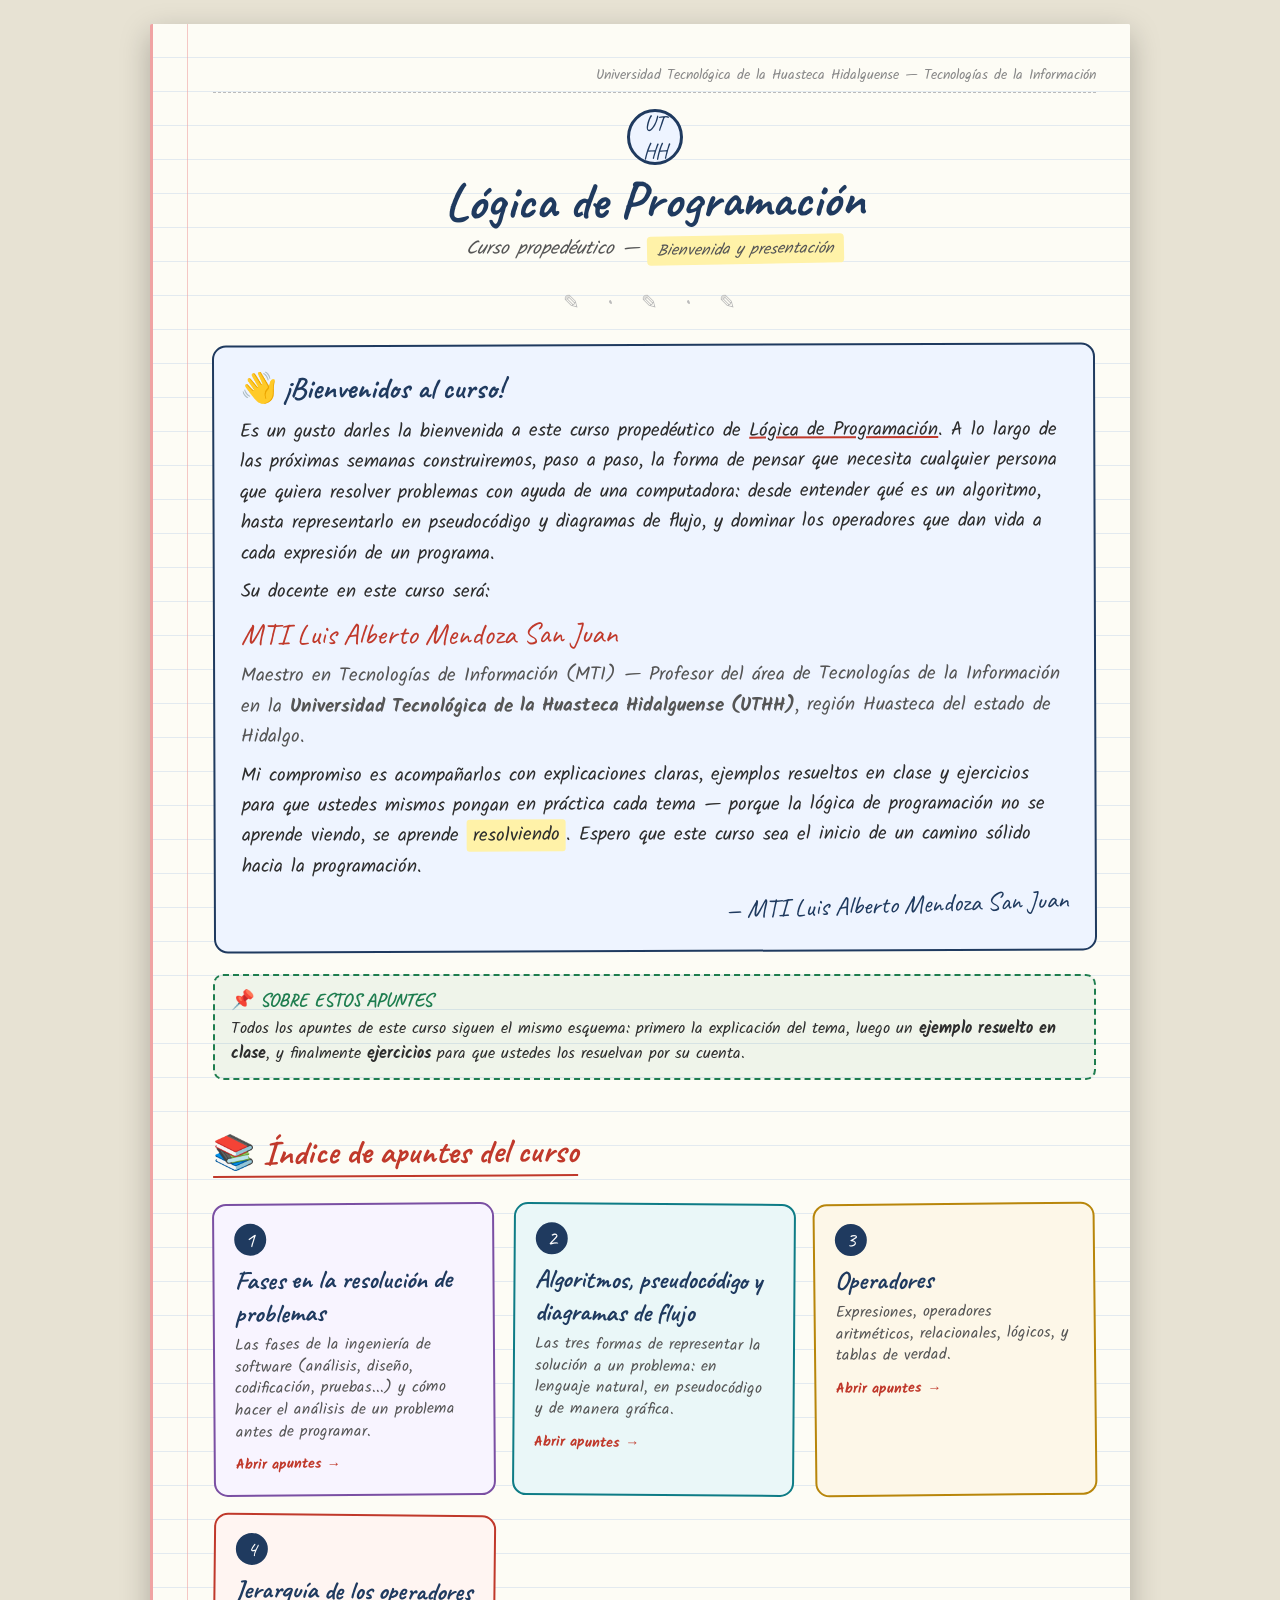
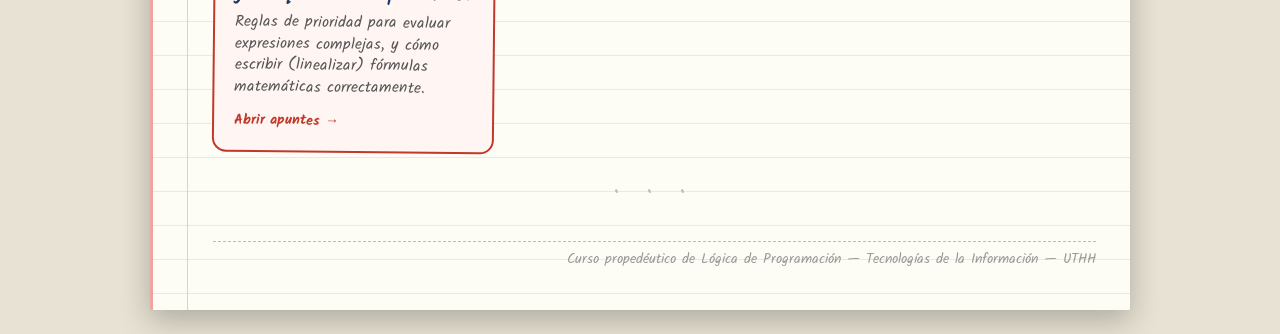
==== index.html @ a46202a0 "first commit" ====
<!DOCTYPE html>
<html lang="es">
<head>
<meta charset="UTF-8">
<title>Lógica de Programación — Curso propedéutico</title>
<style>
@import url('https://fonts.googleapis.com/css2?family=Kalam:wght@300;400;700&family=Caveat:wght@500;700&display=swap');

:root{
  --paper:#fdfcf5;
  --line:#c9d8ea;
  --margin-line:#f0a3a3;
  --ink:#1f3a5f;
  --ink2:#2d2d2d;
  --accent:#c0392b;
  --accent2:#1e7d4f;
  --accent3:#7a4fa3;
  --accent4:#0e7c86;
  --accent5:#b8860b;
  --highlight:#fff2a8;
}
*{box-sizing:border-box;}
body{
  margin:0; background:#e7e2d3; font-family:'Kalam', cursive;
  color:var(--ink2); padding:24px 8px;
}
.notebook{
  max-width:980px; margin:0 auto;
  background:repeating-linear-gradient(var(--paper),var(--paper) 33px,var(--line) 34px);
  background-color:var(--paper);
  border-left:3px solid var(--margin-line);
  padding:40px 34px 40px 60px; border-radius:2px;
  box-shadow:0 10px 30px rgba(0,0,0,.25); position:relative;
}
.notebook::before{
  content:""; position:absolute; left:34px; top:0; bottom:0; width:1px;
  background:var(--margin-line); opacity:.6;
}
.header{
  font-size:14px; color:#888; text-align:right;
  border-bottom:1px dashed #bbb; padding-bottom:6px; margin-bottom:16px;
}

/* Hero / portada */
.hero{ text-align:center; margin-bottom:8px; }
.crest-row{
  display:flex; justify-content:center; align-items:center; gap:18px; margin-bottom:8px;
}
.crest{
  width:56px; height:56px; border-radius:50%; border:3px solid var(--ink);
  display:flex; align-items:center; justify-content:center; font-family:'Caveat',cursive;
  font-size:22px; color:var(--ink); background:#eef4ff;
}
h1{
  font-family:'Caveat', cursive; font-size:52px; color:var(--ink);
  margin:6px 0 0 0; transform:rotate(-0.5deg); line-height:1.05;
}
.subtitle{
  font-size:19px; color:#555; margin:6px 0 4px 0; font-style:italic;
}
.tag{ display:inline-block; background:var(--highlight); padding:2px 10px; border-radius:4px; transform:rotate(-1deg); font-size:16px; }

.doodle-divider{ text-align:center; color:#bbb; font-size:20px; letter-spacing:10px; margin:24px 0; }

/* Presentación del docente */
.presentacion{
  border:2px solid var(--ink);
  border-radius:14px;
  padding:22px 26px;
  margin:22px 0;
  background:#eef4ff;
  transform:rotate(-0.2deg);
  position:relative;
}
.presentacion h2{
  font-family:'Caveat', cursive; font-size:30px; color:var(--ink); margin:0 0 10px 0;
}
.presentacion p{ font-size:19px; line-height:1.6; margin:8px 0; }
.docente-nombre{
  font-family:'Caveat', cursive; font-size:30px; color:var(--accent); display:block; margin-top:4px;
}
.docente-detalle{ font-size:16px; color:#555; }
.firma{
  text-align:right; font-family:'Caveat',cursive; font-size:26px; color:var(--ink);
  margin-top:14px; transform:rotate(-1.5deg);
}

.bienvenida{
  font-size:19px; line-height:1.65; margin:18px 0;
}
.underline{ text-decoration:underline; text-decoration-color:var(--accent); text-decoration-thickness:2px; }
.callout-yellow{ background:var(--highlight); padding:1px 6px; border-radius:3px; }

.note-box{
  border:2px dashed var(--accent2); border-radius:10px; padding:12px 16px;
  margin:16px 0; background:rgba(30,125,79,0.06); position:relative;
}
.note-box::before{
  content:"📌 SOBRE ESTOS APUNTES"; font-family:'Caveat',cursive; font-weight:700;
  color:var(--accent2); font-size:19px; display:block; margin-bottom:4px;
}

/* Índice de temas */
h2.section-title{
  font-family:'Caveat', cursive; font-size:34px; color:var(--accent);
  border-bottom:2px solid var(--accent); display:inline-block; padding-bottom:2px;
  margin-top:34px; margin-bottom:16px; transform:rotate(-0.3deg);
}

.cards{
  display:grid;
  grid-template-columns:repeat(auto-fit, minmax(260px, 1fr));
  gap:18px;
  margin:10px 0 6px 0;
}
.card{
  display:block; text-decoration:none; color:inherit;
  border:2px solid var(--accent3); border-radius:14px; padding:18px 20px;
  background:#f8f4ff; transition:transform .15s ease, box-shadow .15s ease;
  transform:rotate(-0.4deg);
}
.card:nth-child(2n){ transform:rotate(0.4deg); border-color:var(--accent4); background:#eaf7f8; }
.card:nth-child(3n){ transform:rotate(-0.6deg); border-color:var(--accent5); background:#fdf7e8; }
.card:nth-child(4n){ transform:rotate(0.6deg); border-color:var(--accent); background:#fff5f2; }
.card:hover{ transform:scale(1.02) rotate(0deg); box-shadow:0 6px 16px rgba(0,0,0,.15); }

.card .num{
  display:inline-block; font-family:'Caveat',cursive; font-size:22px;
  background:var(--ink); color:#fff; border-radius:50%; width:32px; height:32px;
  text-align:center; line-height:32px; margin-bottom:8px;
}
.card h3{
  font-family:'Caveat', cursive; font-size:26px; margin:0 0 6px 0; color:var(--ink);
}
.card p{ font-size:15.5px; color:#555; margin:0; line-height:1.4; }
.card .goto{
  display:inline-block; margin-top:10px; font-size:14px; color:var(--accent);
  font-weight:700;
}

.footer{
  margin-top:32px; text-align:right; font-size:14px; color:#999;
  border-top:1px dashed #bbb; padding-top:6px;
}
</style>
</head>
<body>
<div class="notebook">

  <div class="header">Universidad Tecnológica de la Huasteca Hidalguense — Tecnologías de la Información</div>

  <div class="hero">
    <div class="crest-row">
      <div class="crest">UT<br>HH</div>
    </div>
    <h1>Lógica de Programación</h1>
    <div class="subtitle">Curso propedéutico — <span class="tag">Bienvenida y presentación</span></div>
  </div>

  <div class="doodle-divider">✎ • ✎ • ✎</div>

  <div class="presentacion">
    <h2>👋 ¡Bienvenidos al curso!</h2>
    <p class="bienvenida">
      Es un gusto darles la bienvenida a este curso propedéutico de <span class="underline">Lógica de
      Programación</span>. A lo largo de las próximas semanas construiremos, paso a paso, la forma
      de pensar que necesita cualquier persona que quiera resolver problemas con ayuda de una
      computadora: desde entender qué es un algoritmo, hasta representarlo en pseudocódigo y
      diagramas de flujo, y dominar los operadores que dan vida a cada expresión de un programa.
    </p>
    <p>Su docente en este curso será:</p>
    <span class="docente-nombre">MTI Luis Alberto Mendoza San Juan</span>
    <p class="docente-detalle">
      Maestro en Tecnologías de Información (MTI) — Profesor del área de Tecnologías de la
      Información en la <strong>Universidad Tecnológica de la Huasteca Hidalguense (UTHH)</strong>,
      región Huasteca del estado de Hidalgo.
    </p>
    <p class="bienvenida">
      Mi compromiso es acompañarlos con explicaciones claras, ejemplos resueltos en clase y
      ejercicios para que ustedes mismos pongan en práctica cada tema — porque la lógica de
      programación no se aprende viendo, se aprende <span class="callout-yellow">resolviendo</span>.
      Espero que este curso sea el inicio de un camino sólido hacia la programación.
    </p>
    <div class="firma">— MTI Luis Alberto Mendoza San Juan</div>
  </div>

  <div class="note-box">
    Todos los apuntes de este curso siguen el mismo esquema: primero la explicación del tema,
    luego un <strong>ejemplo resuelto en clase</strong>, y finalmente <strong>ejercicios</strong>
    para que ustedes los resuelvan por su cuenta.
  </div>

  <h2 class="section-title">📚 Índice de apuntes del curso</h2>

  <div class="cards">
    <a class="card" href="./fases_resolucion_problemas_apuntes.html">
      <span class="num">1</span>
      <h3>Fases en la resolución de problemas</h3>
      <p>Las fases de la ingeniería de software (análisis, diseño, codificación, pruebas...)
      y cómo hacer el análisis de un problema antes de programar.</p>
      <span class="goto">Abrir apuntes →</span>
    </a>

    <a class="card" href="./algoritmos_pseudocodigo_diagramas_apuntes.html">
      <span class="num">2</span>
      <h3>Algoritmos, pseudocódigo y diagramas de flujo</h3>
      <p>Las tres formas de representar la solución a un problema: en lenguaje natural,
      en pseudocódigo y de manera gráfica.</p>
      <span class="goto">Abrir apuntes →</span>
    </a>

    <a class="card" href="./operadores_apuntes.html">
      <span class="num">3</span>
      <h3>Operadores</h3>
      <p>Expresiones, operadores aritméticos, relacionales, lógicos, y tablas de verdad.</p>
      <span class="goto">Abrir apuntes →</span>
    </a>

    <a class="card" href="./jerarquia_operadores_apuntes.html">
      <span class="num">4</span>
      <h3>Jerarquía de los operadores</h3>
      <p>Reglas de prioridad para evaluar expresiones complejas, y cómo escribir (linealizar)
      fórmulas matemáticas correctamente.</p>
      <span class="goto">Abrir apuntes →</span>
    </a>
  </div>

  <div class="doodle-divider">• • •</div>

  <div class="footer">Curso propedéutico de Lógica de Programación — Tecnologías de la Información — UTHH</div>

</div>
</body>
</html>
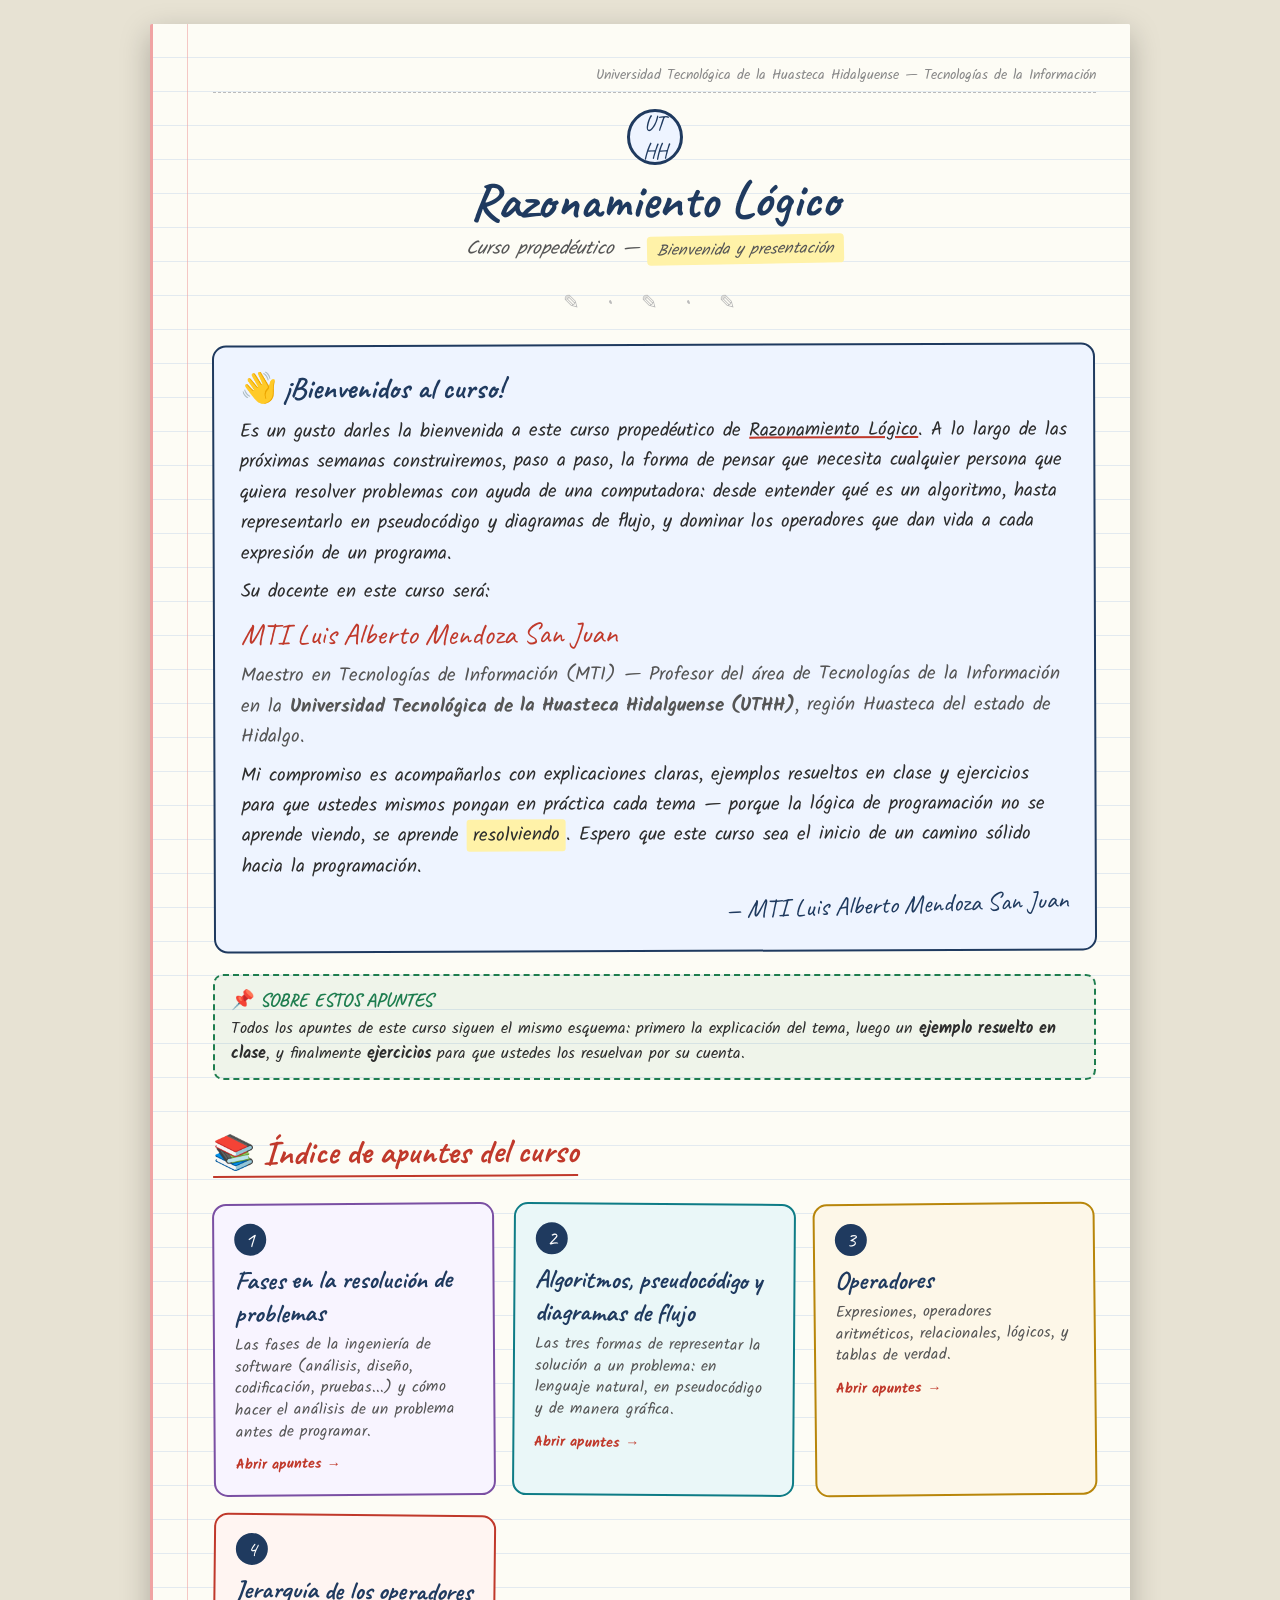
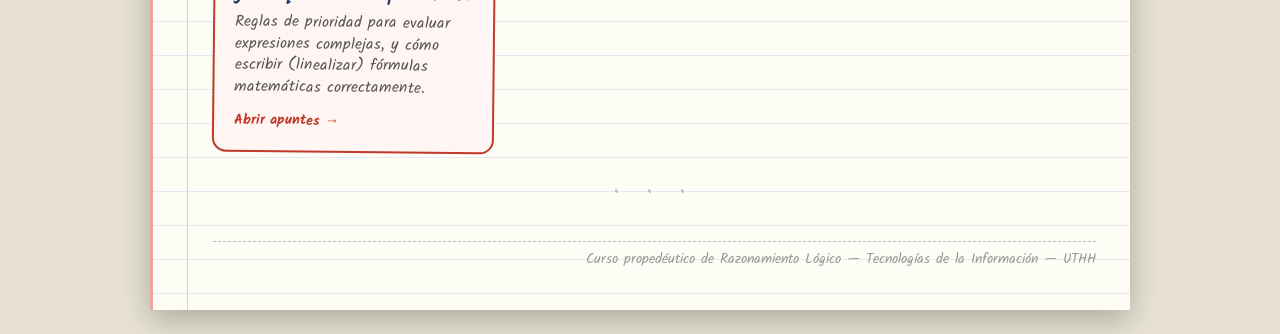
==== commit cb406eca: "feat: add interactive exercises for operator hierarchy and operators and update course material inde" ====
--- a/index.html
+++ b/index.html
@@ -2,7 +2,7 @@
 <html lang="es">
 <head>
 <meta charset="UTF-8">
-<title>Lógica de Programación — Curso propedéutico</title>
+<title>Razonamiento Lógico — Curso propedéutico</title>
 <style>
 @import url('https://fonts.googleapis.com/css2?family=Kalam:wght@300;400;700&family=Caveat:wght@500;700&display=swap');
 
@@ -153,7 +153,7 @@
     <div class="crest-row">
       <div class="crest">UT<br>HH</div>
     </div>
-    <h1>Lógica de Programación</h1>
+    <h1>Razonamiento Lógico</h1>
     <div class="subtitle">Curso propedéutico — <span class="tag">Bienvenida y presentación</span></div>
   </div>
 
@@ -162,8 +162,8 @@
   <div class="presentacion">
     <h2>👋 ¡Bienvenidos al curso!</h2>
     <p class="bienvenida">
-      Es un gusto darles la bienvenida a este curso propedéutico de <span class="underline">Lógica de
-      Programación</span>. A lo largo de las próximas semanas construiremos, paso a paso, la forma
+      Es un gusto darles la bienvenida a este curso propedéutico de <span class="underline">Razonamiento
+      Lógico</span>. A lo largo de las próximas semanas construiremos, paso a paso, la forma
       de pensar que necesita cualquier persona que quiera resolver problemas con ayuda de una
       computadora: desde entender qué es un algoritmo, hasta representarlo en pseudocódigo y
       diagramas de flujo, y dominar los operadores que dan vida a cada expresión de un programa.
@@ -227,7 +227,7 @@
 
   <div class="doodle-divider">• • •</div>
 
-  <div class="footer">Curso propedéutico de Lógica de Programación — Tecnologías de la Información — UTHH</div>
+  <div class="footer">Curso propedéutico de Razonamiento Lógico — Tecnologías de la Información — UTHH</div>
 
 </div>
 </body>
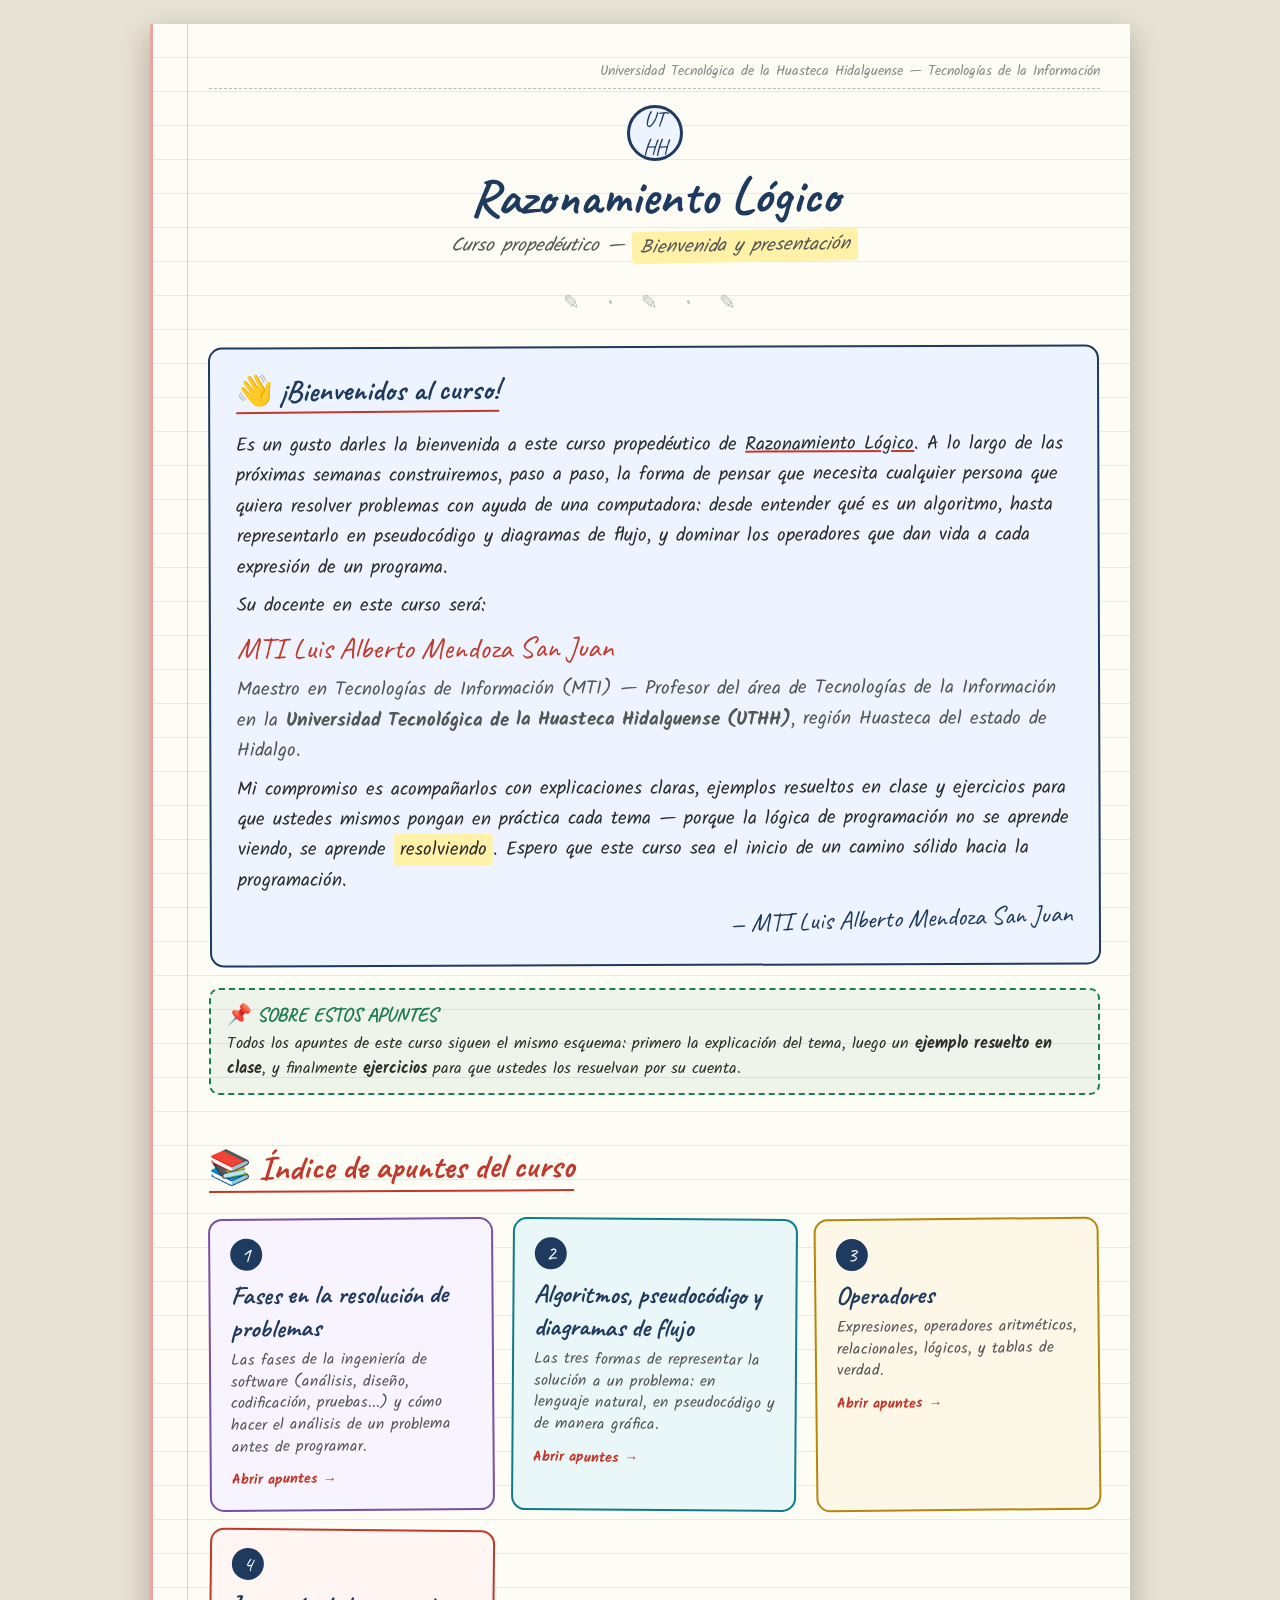
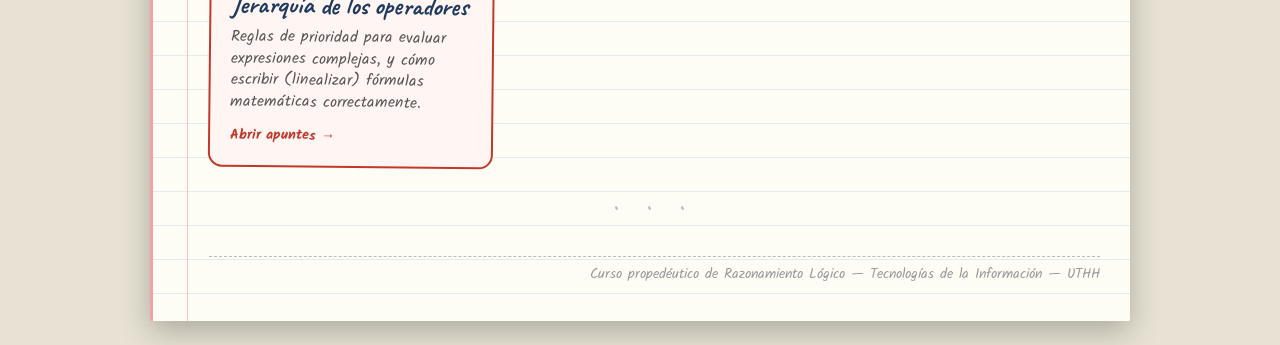
==== commit 58c53a03: "feat: implement styling components and operator evaluation logic for course materials" ====
--- a/index.html
+++ b/index.html
@@ -3,149 +3,11 @@
 <head>
 <meta charset="UTF-8">
 <title>Razonamiento Lógico — Curso propedéutico</title>
-<style>
-@import url('https://fonts.googleapis.com/css2?family=Kalam:wght@300;400;700&family=Caveat:wght@500;700&display=swap');
-
-:root{
-  --paper:#fdfcf5;
-  --line:#c9d8ea;
-  --margin-line:#f0a3a3;
-  --ink:#1f3a5f;
-  --ink2:#2d2d2d;
-  --accent:#c0392b;
-  --accent2:#1e7d4f;
-  --accent3:#7a4fa3;
-  --accent4:#0e7c86;
-  --accent5:#b8860b;
-  --highlight:#fff2a8;
-}
-*{box-sizing:border-box;}
-body{
-  margin:0; background:#e7e2d3; font-family:'Kalam', cursive;
-  color:var(--ink2); padding:24px 8px;
-}
-.notebook{
-  max-width:980px; margin:0 auto;
-  background:repeating-linear-gradient(var(--paper),var(--paper) 33px,var(--line) 34px);
-  background-color:var(--paper);
-  border-left:3px solid var(--margin-line);
-  padding:40px 34px 40px 60px; border-radius:2px;
-  box-shadow:0 10px 30px rgba(0,0,0,.25); position:relative;
-}
-.notebook::before{
-  content:""; position:absolute; left:34px; top:0; bottom:0; width:1px;
-  background:var(--margin-line); opacity:.6;
-}
-.header{
-  font-size:14px; color:#888; text-align:right;
-  border-bottom:1px dashed #bbb; padding-bottom:6px; margin-bottom:16px;
-}
-
-/* Hero / portada */
-.hero{ text-align:center; margin-bottom:8px; }
-.crest-row{
-  display:flex; justify-content:center; align-items:center; gap:18px; margin-bottom:8px;
-}
-.crest{
-  width:56px; height:56px; border-radius:50%; border:3px solid var(--ink);
-  display:flex; align-items:center; justify-content:center; font-family:'Caveat',cursive;
-  font-size:22px; color:var(--ink); background:#eef4ff;
-}
-h1{
-  font-family:'Caveat', cursive; font-size:52px; color:var(--ink);
-  margin:6px 0 0 0; transform:rotate(-0.5deg); line-height:1.05;
-}
-.subtitle{
-  font-size:19px; color:#555; margin:6px 0 4px 0; font-style:italic;
-}
-.tag{ display:inline-block; background:var(--highlight); padding:2px 10px; border-radius:4px; transform:rotate(-1deg); font-size:16px; }
-
-.doodle-divider{ text-align:center; color:#bbb; font-size:20px; letter-spacing:10px; margin:24px 0; }
-
-/* Presentación del docente */
-.presentacion{
-  border:2px solid var(--ink);
-  border-radius:14px;
-  padding:22px 26px;
-  margin:22px 0;
-  background:#eef4ff;
-  transform:rotate(-0.2deg);
-  position:relative;
-}
-.presentacion h2{
-  font-family:'Caveat', cursive; font-size:30px; color:var(--ink); margin:0 0 10px 0;
-}
-.presentacion p{ font-size:19px; line-height:1.6; margin:8px 0; }
-.docente-nombre{
-  font-family:'Caveat', cursive; font-size:30px; color:var(--accent); display:block; margin-top:4px;
-}
-.docente-detalle{ font-size:16px; color:#555; }
-.firma{
-  text-align:right; font-family:'Caveat',cursive; font-size:26px; color:var(--ink);
-  margin-top:14px; transform:rotate(-1.5deg);
-}
-
-.bienvenida{
-  font-size:19px; line-height:1.65; margin:18px 0;
-}
-.underline{ text-decoration:underline; text-decoration-color:var(--accent); text-decoration-thickness:2px; }
-.callout-yellow{ background:var(--highlight); padding:1px 6px; border-radius:3px; }
-
-.note-box{
-  border:2px dashed var(--accent2); border-radius:10px; padding:12px 16px;
-  margin:16px 0; background:rgba(30,125,79,0.06); position:relative;
-}
-.note-box::before{
-  content:"📌 SOBRE ESTOS APUNTES"; font-family:'Caveat',cursive; font-weight:700;
-  color:var(--accent2); font-size:19px; display:block; margin-bottom:4px;
-}
-
-/* Índice de temas */
-h2.section-title{
-  font-family:'Caveat', cursive; font-size:34px; color:var(--accent);
-  border-bottom:2px solid var(--accent); display:inline-block; padding-bottom:2px;
-  margin-top:34px; margin-bottom:16px; transform:rotate(-0.3deg);
-}
-
-.cards{
-  display:grid;
-  grid-template-columns:repeat(auto-fit, minmax(260px, 1fr));
-  gap:18px;
-  margin:10px 0 6px 0;
-}
-.card{
-  display:block; text-decoration:none; color:inherit;
-  border:2px solid var(--accent3); border-radius:14px; padding:18px 20px;
-  background:#f8f4ff; transition:transform .15s ease, box-shadow .15s ease;
-  transform:rotate(-0.4deg);
-}
-.card:nth-child(2n){ transform:rotate(0.4deg); border-color:var(--accent4); background:#eaf7f8; }
-.card:nth-child(3n){ transform:rotate(-0.6deg); border-color:var(--accent5); background:#fdf7e8; }
-.card:nth-child(4n){ transform:rotate(0.6deg); border-color:var(--accent); background:#fff5f2; }
-.card:hover{ transform:scale(1.02) rotate(0deg); box-shadow:0 6px 16px rgba(0,0,0,.15); }
-
-.card .num{
-  display:inline-block; font-family:'Caveat',cursive; font-size:22px;
-  background:var(--ink); color:#fff; border-radius:50%; width:32px; height:32px;
-  text-align:center; line-height:32px; margin-bottom:8px;
-}
-.card h3{
-  font-family:'Caveat', cursive; font-size:26px; margin:0 0 6px 0; color:var(--ink);
-}
-.card p{ font-size:15.5px; color:#555; margin:0; line-height:1.4; }
-.card .goto{
-  display:inline-block; margin-top:10px; font-size:14px; color:var(--accent);
-  font-weight:700;
-}
-
-.footer{
-  margin-top:32px; text-align:right; font-size:14px; color:#999;
-  border-top:1px dashed #bbb; padding-top:6px;
-}
-</style>
+<link rel="stylesheet" href="./css/base.css">
+<link rel="stylesheet" href="./css/componentes.css">
 </head>
 <body>
-<div class="notebook">
+<div class="notebook index">
 
   <div class="header">Universidad Tecnológica de la Huasteca Hidalguense — Tecnologías de la Información</div>
 
@@ -184,7 +46,7 @@
     <div class="firma">— MTI Luis Alberto Mendoza San Juan</div>
   </div>
 
-  <div class="note-box">
+  <div class="note-box doc-notes">
     Todos los apuntes de este curso siguen el mismo esquema: primero la explicación del tema,
     luego un <strong>ejemplo resuelto en clase</strong>, y finalmente <strong>ejercicios</strong>
     para que ustedes los resuelvan por su cuenta.
@@ -231,4 +93,4 @@
 
 </div>
 </body>
-</html>
+</html>
--- a/css/base.css
+++ b/css/base.css
@@ -0,0 +1,142 @@
+@import url('https://fonts.googleapis.com/css2?family=Kalam:wght@300;400;700&family=Caveat:wght@500;700&display=swap');
+
+:root{
+  --paper:#fdfcf5;
+  --line:#c9d8ea;
+  --margin-line:#f0a3a3;
+  --ink:#1f3a5f;
+  --ink2:#2d2d2d;
+  --accent:#c0392b;
+  --accent2:#1e7d4f;
+  --accent3:#7a4fa3;
+  --accent4:#0e7c86;
+  --accent5:#b8860b;
+  --highlight:#fff2a8;
+}
+
+*{box-sizing:border-box;}
+
+body{
+  margin:0;
+  background:#e7e2d3;
+  font-family:'Kalam', cursive;
+  color:var(--ink2);
+  padding:24px 8px;
+}
+
+.notebook{
+  max-width:920px;
+  margin:0 auto;
+  background:
+    repeating-linear-gradient(
+      var(--paper),
+      var(--paper) 33px,
+      var(--line) 34px
+    );
+  background-color:var(--paper);
+  border-left:3px solid var(--margin-line);
+  padding:36px 30px 36px 56px;
+  border-radius:2px;
+  box-shadow:0 10px 30px rgba(0,0,0,.25);
+  position:relative;
+}
+
+.notebook::before{
+  content:"";
+  position:absolute;
+  left:34px; top:0; bottom:0;
+  width:1px;
+  background:var(--margin-line);
+  opacity:.6;
+}
+
+.header{
+  font-family:'Kalam',cursive;
+  font-size:14px;
+  color:#888;
+  text-align:right;
+  border-bottom:1px dashed #bbb;
+  padding-bottom:6px;
+  margin-bottom:10px;
+}
+
+h1{
+  font-family:'Caveat', cursive;
+  font-size:42px;
+  color:var(--ink);
+  margin:6px 0 2px 0;
+  transform:rotate(-0.5deg);
+}
+
+.subtitle{
+  font-size:18px;
+  color:#555;
+  margin-bottom:20px;
+  font-style:italic;
+}
+
+.tag{
+  display:inline-block;
+  background:var(--highlight);
+  padding:1px 8px;
+  border-radius:4px;
+  transform:rotate(-1deg);
+}
+
+h2{
+  font-family:'Caveat', cursive;
+  font-size:34px;
+  color:var(--accent);
+  border-bottom:2px solid var(--accent);
+  display:inline-block;
+  padding-bottom:2px;
+  margin-top:38px;
+  margin-bottom:10px;
+  transform:rotate(-0.3deg);
+}
+
+h2.c2{ color:var(--accent3); border-color:var(--accent3); }
+h2.c3{ color:var(--accent4); border-color:var(--accent4); }
+h2.c4{ color:var(--accent5); border-color:var(--accent5); }
+h2.c5{ color:var(--accent2); border-color:var(--accent2); }
+
+h3{
+  font-family:'Caveat', cursive;
+  font-size:26px;
+  color:var(--ink);
+  margin:20px 0 6px 0;
+}
+
+p, li{
+  font-size:19px;
+  line-height:1.55;
+}
+
+.underline{
+  text-decoration:underline;
+  text-decoration-color:var(--accent);
+  text-decoration-thickness:2px;
+}
+
+.callout-yellow{
+  background:var(--highlight);
+  padding:1px 6px;
+  border-radius:3px;
+}
+
+.doodle-divider{
+  text-align:center;
+  color:#bbb;
+  font-size:20px;
+  letter-spacing:10px;
+  margin:26px 0;
+}
+
+.footer{
+  margin-top:30px;
+  text-align:right;
+  font-size:14px;
+  color:#999;
+  border-top:1px dashed #bbb;
+  padding-top:6px;
+}
--- a/css/componentes.css
+++ b/css/componentes.css
@@ -0,0 +1,352 @@
+.back-link{
+  display:inline-block;
+  font-size:15px;
+  color:var(--accent);
+  text-decoration:none;
+  border:2px solid var(--accent3);
+  border-radius:8px;
+  padding:4px 12px;
+  background:#f8f4ff;
+}
+
+.note-box{
+  border:2px dashed var(--accent2);
+  border-radius:10px;
+  padding:12px 16px;
+  margin:16px 0;
+  background:rgba(30,125,79,0.06);
+  position:relative;
+}
+.note-box::before{
+  content:"📌 IMPORTANTE";
+  font-family:'Caveat',cursive;
+  font-weight:700;
+  color:var(--accent2);
+  font-size:20px;
+  display:block;
+  margin-bottom:4px;
+}
+
+.example{
+  border:2px solid var(--accent3);
+  border-radius:12px;
+  padding:14px 18px;
+  margin:18px 0;
+  background:#f8f4ff;
+  transform:rotate(-0.2deg);
+}
+.example h3{ margin-top:0; }
+.example .badge{
+  display:inline-block;
+  background:var(--accent3);
+  color:#fff;
+  font-family:'Kalam',cursive;
+  font-size:13px;
+  padding:2px 8px;
+  border-radius:10px;
+  margin-left:8px;
+  vertical-align:middle;
+}
+
+.exercise{
+  border:2px solid var(--accent);
+  border-radius:12px;
+  padding:14px 18px;
+  margin:18px 0;
+  background:#fff5f2;
+  transform:rotate(0.3deg);
+}
+.exercise .badge{
+  display:inline-block;
+  background:var(--accent);
+  color:#fff;
+  font-family:'Kalam',cursive;
+  font-size:13px;
+  padding:2px 8px;
+  border-radius:10px;
+  margin-left:8px;
+  vertical-align:middle;
+}
+
+.checklist{ list-style:none; padding-left:0; }
+.checklist li::before{ content:"✔️ "; }
+
+.blank-note{
+  border:2px dotted #999;
+  border-radius:10px;
+  padding:10px 14px;
+  color:#777;
+  font-size:16px;
+  text-align:center;
+  margin-top:10px;
+}
+
+table.data{
+  width:100%; border-collapse:collapse; font-size:16px; margin:10px 0;
+}
+table.data th{
+  background:#eef4ff; color:var(--ink); text-align:left; padding:6px 8px;
+  border-bottom:2px solid var(--ink);
+}
+table.data td{ border-bottom:1px dashed #ccc; padding:6px 8px; }
+table.data.blank td.fill{ color:#bbb; font-style:italic; }
+
+.truth{ border-collapse:collapse; margin:10px auto; font-size:17px; }
+.truth th, .truth td{ border:1.5px solid var(--ink); padding:6px 14px; text-align:center; }
+.truth th{ background:#eaf7ee; color:var(--accent2); }
+.truth td.fill{ color:#bbb; font-style:italic; }
+
+table.priority{
+  width:100%;
+  border-collapse:collapse;
+  font-family:'Kalam',cursive;
+  font-size:16px;
+  margin:14px 0 6px 0;
+}
+table.priority th{
+  text-align:left;
+  border-bottom:2px solid var(--accent);
+  padding:5px 8px;
+  color:var(--accent);
+}
+table.priority td{
+  border-bottom:1px dashed #ccc;
+  padding:6px 8px;
+}
+table.priority tr:first-child td{ font-weight:700; }
+.priority-arrow{
+  text-align:center;
+  color:var(--accent2);
+  font-size:22px;
+  margin:4px 0 10px 0;
+}
+
+.op-elem{
+  display:flex; gap:10px; align-items:center; justify-content:center; margin:12px 0; flex-wrap:wrap;
+}
+.op-elem .box{
+  border:2px solid var(--ink); border-radius:8px; padding:8px 16px; background:#eef4ff; text-align:center;
+}
+.op-elem .box.op{ background:var(--highlight); }
+.op-elem .box.op2{ background:#eaf7ee; }
+
+table.symbols{
+  width:100%;
+  border-collapse:collapse;
+  font-family:'Kalam',cursive;
+  font-size:16px;
+  margin:14px 0 6px 0;
+}
+table.symbols th{
+  text-align:left;
+  border-bottom:2px solid var(--accent4);
+  padding:5px 8px;
+  color:var(--accent4);
+}
+table.symbols td{
+  border-bottom:1px dashed #ccc;
+  padding:6px 8px;
+  vertical-align:middle;
+}
+
+table.answer-guide{
+  width:100%;
+  border-collapse:collapse;
+  font-family:'Kalam',cursive;
+  font-size:16px;
+  margin-top:8px;
+}
+table.answer-guide td{
+  border:1px dashed #999;
+  padding:6px 8px;
+  vertical-align:top;
+}
+table.answer-guide td:first-child{
+  width:150px;
+  font-weight:700;
+  color:var(--ink);
+}
+
+.code-block{
+  background:#eef2f7;
+  border:1px solid #b9c8dc;
+  border-radius:8px;
+  padding:10px 14px;
+  font-family:'Kalam',cursive;
+  font-size:17px;
+  white-space:pre-line;
+  margin:10px 0;
+}
+
+.steps-table{
+  width:100%;
+  border-collapse:collapse;
+  font-family:'Kalam',cursive;
+  font-size:16px;
+  margin:10px 0;
+}
+.steps-table td{
+  border-bottom:1px dashed #ccc;
+  padding:5px 8px;
+  vertical-align:top;
+}
+.steps-table td.expr{ font-family:'Kalam',cursive; font-size:17px; color:var(--ink); white-space:nowrap; }
+.steps-table td.note{ color:#666; font-size:14.5px; }
+.hl{ background:var(--highlight); padding:0 3px; border-radius:3px; }
+
+.frac{
+  display:inline-flex;
+  flex-direction:column;
+  align-items:center;
+  vertical-align:middle;
+  margin:0 6px;
+  font-size:19px;
+}
+.frac .num{ padding:0 6px 3px 6px; border-bottom:2px solid var(--ink); }
+.frac .den{ padding:3px 6px 0 6px; }
+.expr-box{
+  text-align:center;
+  margin:14px 0;
+  font-size:20px;
+}
+
+.diagram-wrap{
+  text-align:center;
+  margin:10px 0 6px 0;
+}
+.diagram-wrap svg{ max-width:100%; height:auto; }
+
+.flow{
+  display:flex;
+  flex-wrap:wrap;
+  gap:8px;
+  align-items:center;
+  margin:14px 0 20px 0;
+  font-family:'Caveat',cursive;
+  font-size:21px;
+}
+.flow .step{
+  border:2px solid var(--ink);
+  border-radius:10px;
+  padding:6px 12px;
+  background:#eef4ff;
+  transform:rotate(-1deg);
+}
+.flow .step:nth-child(2n){ transform:rotate(1deg); background:#fff2e6; }
+.flow .arrow{ color:var(--accent); font-size:22px; }
+
+.qa{
+  margin:8px 0 8px 6px;
+}
+.qa .q{
+  color:var(--ink);
+  font-weight:700;
+}
+
+/* ── index.html specifics ── */
+.hero{ text-align:center; margin-bottom:8px; }
+.crest-row{
+  display:flex; justify-content:center; align-items:center; gap:18px; margin-bottom:8px;
+}
+.crest{
+  width:56px; height:56px; border-radius:50%; border:3px solid var(--ink);
+  display:flex; align-items:center; justify-content:center; font-family:'Caveat',cursive;
+  font-size:22px; color:var(--ink); background:#eef4ff;
+}
+.hero h1{
+  font-size:52px;
+  margin:6px 0 0 0;
+  line-height:1.05;
+}
+.hero .subtitle{
+  font-size:19px;
+  color:#555;
+  margin:6px 0 4px 0;
+}
+
+.presentacion{
+  border:2px solid var(--ink);
+  border-radius:14px;
+  padding:22px 26px;
+  margin:22px 0;
+  background:#eef4ff;
+  transform:rotate(-0.2deg);
+  position:relative;
+}
+.presentacion h2{
+  font-family:'Caveat', cursive; font-size:30px; color:var(--ink); margin:0 0 10px 0;
+}
+.presentacion p{ font-size:19px; line-height:1.6; margin:8px 0; }
+.docente-nombre{
+  font-family:'Caveat', cursive; font-size:30px; color:var(--accent); display:block; margin-top:4px;
+}
+.docente-detalle{ font-size:16px; color:#555; }
+.firma{
+  text-align:right; font-family:'Caveat',cursive; font-size:26px; color:var(--ink);
+  margin-top:14px; transform:rotate(-1.5deg);
+}
+.bienvenida{
+  font-size:19px; line-height:1.65; margin:18px 0;
+}
+
+h2.section-title{
+  font-family:'Caveat', cursive; font-size:34px; color:var(--accent);
+  border-bottom:2px solid var(--accent); display:inline-block; padding-bottom:2px;
+  margin-top:34px; margin-bottom:16px; transform:rotate(-0.3deg);
+}
+
+.cards{
+  display:grid;
+  grid-template-columns:repeat(auto-fit, minmax(260px, 1fr));
+  gap:18px;
+  margin:10px 0 6px 0;
+}
+.card{
+  display:block; text-decoration:none; color:inherit;
+  border:2px solid var(--accent3); border-radius:14px; padding:18px 20px;
+  background:#f8f4ff; transition:transform .15s ease, box-shadow .15s ease;
+  transform:rotate(-0.4deg);
+}
+.card:nth-child(2n){ transform:rotate(0.4deg); border-color:var(--accent4); background:#eaf7f8; }
+.card:nth-child(3n){ transform:rotate(-0.6deg); border-color:var(--accent5); background:#fdf7e8; }
+.card:nth-child(4n){ transform:rotate(0.6deg); border-color:var(--accent); background:#fff5f2; }
+.card:hover{ transform:scale(1.02) rotate(0deg); box-shadow:0 6px 16px rgba(0,0,0,.15); }
+
+.card .num{
+  display:inline-block; font-family:'Caveat',cursive; font-size:22px;
+  background:var(--ink); color:#fff; border-radius:50%; width:32px; height:32px;
+  text-align:center; line-height:32px; margin-bottom:8px;
+}
+.card h3{
+  font-family:'Caveat', cursive; font-size:26px; margin:0 0 6px 0; color:var(--ink);
+}
+.card p{ font-size:15.5px; color:#555; margin:0; line-height:1.4; }
+.card .goto{
+  display:inline-block; margin-top:10px; font-size:14px; color:var(--accent);
+  font-weight:700;
+}
+
+.note-box.doc-notes{
+  border:2px dashed var(--accent2);
+}
+.note-box.doc-notes::before{
+  content:"📌 SOBRE ESTOS APUNTES";
+}
+
+/* ── overrides per page ── */
+.notebook.index{ max-width:980px; }
+.notebook.index .header{ margin-bottom:16px; }
+
+.notebook.operadores{ max-width:940px; }
+.notebook.operadores h2{ font-size:32px; margin-top:36px; }
+
+.notebook.jerarquia h2.topic-formulas{ color:var(--accent3); border-color:var(--accent3); }
+
+.notebook.ejercicios .example{
+  border-color:var(--accent4);
+  background:#eaf7f8;
+}
+.notebook.ejercicios .example h3{ color:var(--accent4); }
+.notebook.ejercicios .example .badge{
+  background:var(--accent4);
+}
